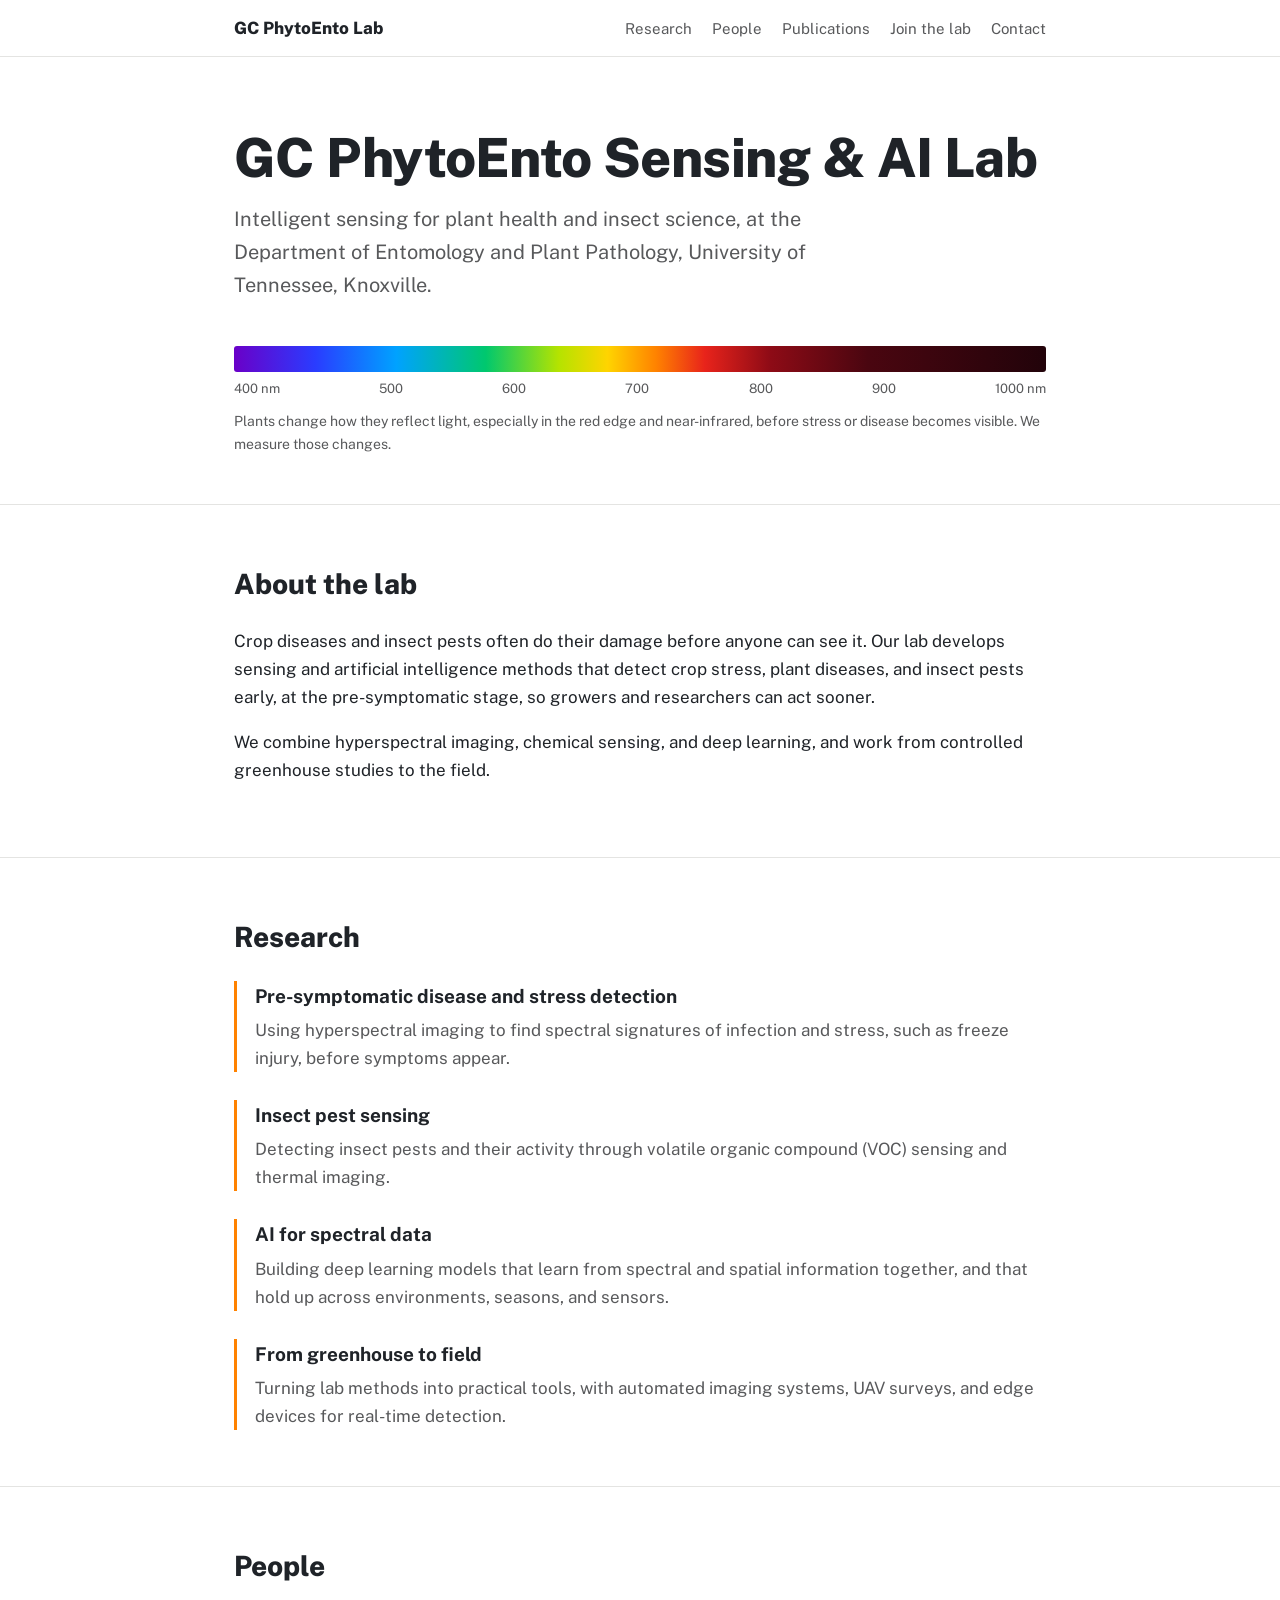
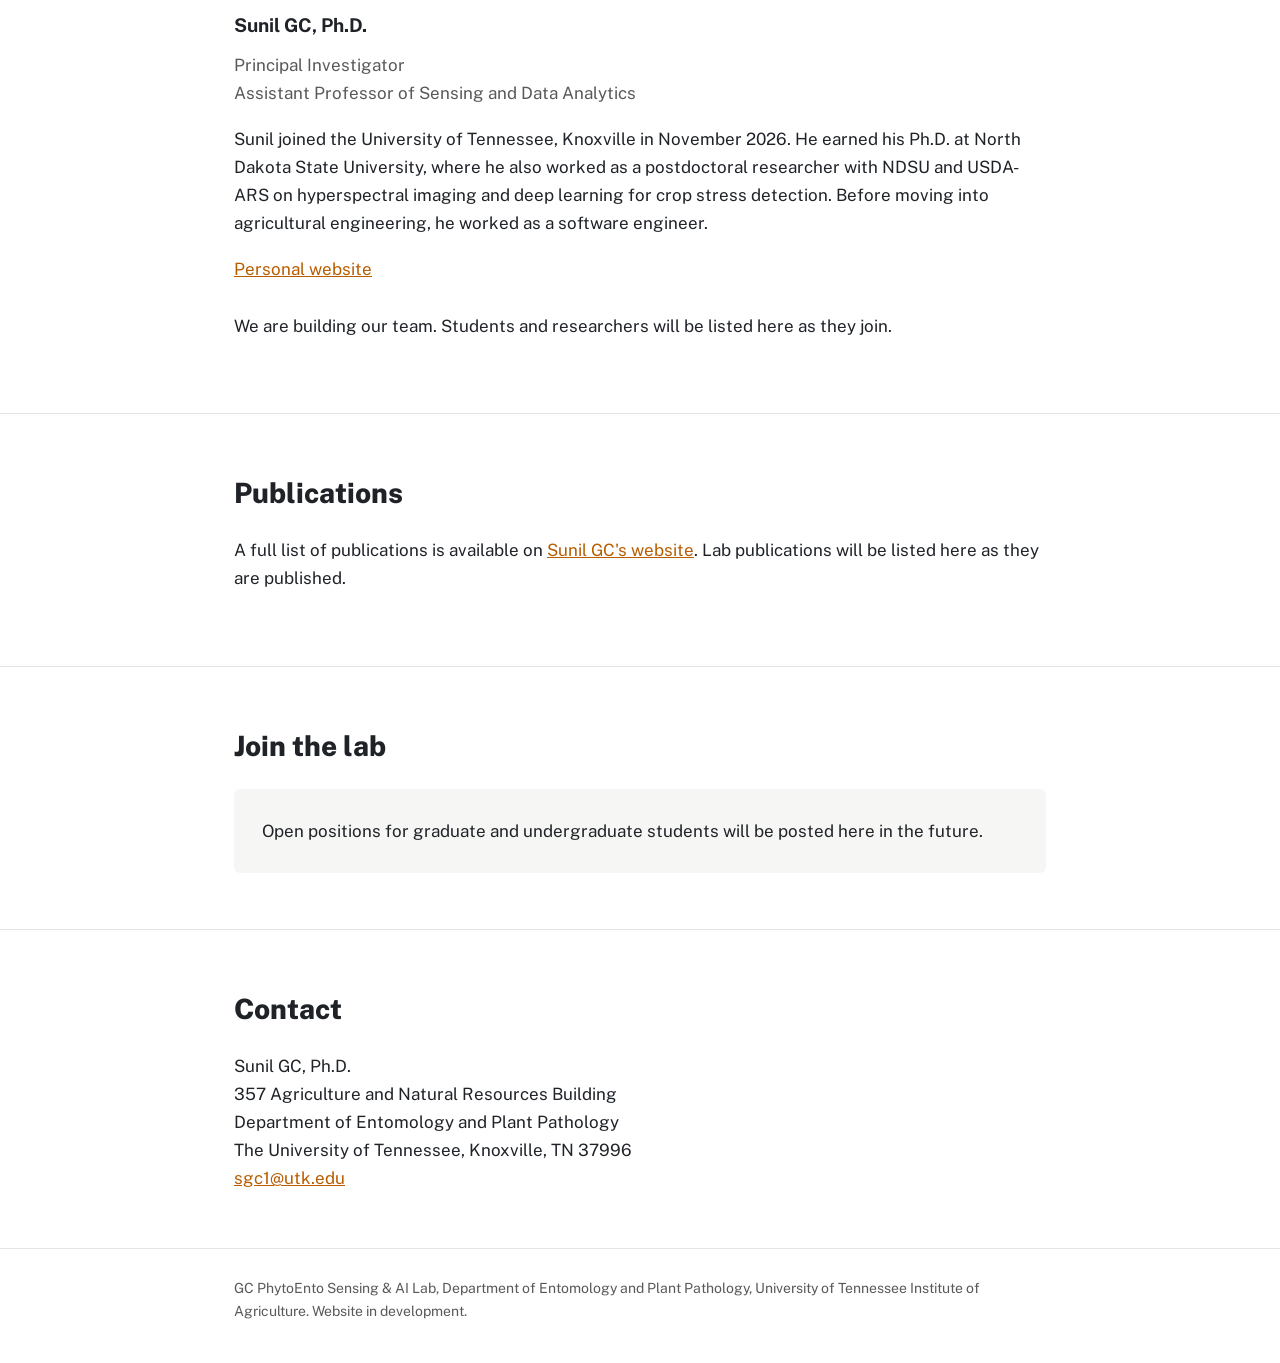
==== index.html @ 3309e94a "Add files via upload first file" ====
<!DOCTYPE html>
<html lang="en">
<head>
<meta charset="utf-8">
<meta name="viewport" content="width=device-width, initial-scale=1">
<title>GC PhytoEnto Sensing &amp; AI Lab | University of Tennessee, Knoxville</title>
<meta name="description" content="The GC PhytoEnto Sensing & AI Lab at the University of Tennessee, Knoxville develops intelligent sensing and AI for early detection of plant diseases, crop stress, and insect pests.">
<link rel="preconnect" href="https://fonts.googleapis.com">
<link rel="preconnect" href="https://fonts.gstatic.com" crossorigin>
<link href="https://fonts.googleapis.com/css2?family=Public+Sans:wght@400;500;700;800&display=swap" rel="stylesheet">
<style>
  :root {
    --bg: #ffffff;
    --text: #1f2328;
    --muted: #58595b;          /* UT Smokey */
    --accent: #ff8200;         /* UT Orange */
    --accent-text: #b85c00;    /* darker orange for readable links */
    --rule: #e4e4e2;
    --soft: #f6f6f4;
    color-scheme: light;
  }
  @media (prefers-color-scheme: dark) {
    :root {
      --bg: #17181a;
      --text: #ececea;
      --muted: #a9aaad;
      --accent: #ff8200;
      --accent-text: #ffa04d;
      --rule: #2e3033;
      --soft: #202225;
      color-scheme: dark;
    }
  }
  * { box-sizing: border-box; }
  html { scroll-behavior: smooth; }
  @media (prefers-reduced-motion: reduce) { html { scroll-behavior: auto; } }
  body {
    margin: 0;
    background: var(--bg);
    color: var(--text);
    font-family: "Public Sans", "Helvetica Neue", Arial, sans-serif;
    font-size: 17px;
    line-height: 1.65;
  }
  a { color: var(--accent-text); }
  a:focus-visible, .nav a:focus-visible { outline: 3px solid var(--accent); outline-offset: 3px; }
  .wrap { max-width: 860px; margin: 0 auto; padding: 0 24px; }

  /* Navigation */
  .nav { border-bottom: 1px solid var(--rule); position: sticky; top: 0; background: var(--bg); z-index: 10; }
  .nav .wrap { display: flex; flex-wrap: wrap; align-items: center; justify-content: space-between; gap: 8px 24px; padding-top: 14px; padding-bottom: 14px; }
  .brand { font-weight: 800; color: var(--text); text-decoration: none; }
  .nav ul { list-style: none; display: flex; flex-wrap: wrap; gap: 4px 20px; margin: 0; padding: 0; }
  .nav ul a { color: var(--muted); text-decoration: none; font-size: 15px; }
  .nav ul a:hover { color: var(--text); }

  /* Hero */
  .hero { padding: 72px 0 40px; }
  .hero h1 { font-size: clamp(34px, 6vw, 54px); line-height: 1.08; font-weight: 800; margin: 0 0 16px; letter-spacing: -0.01em; }
  .hero p.lead { font-size: 20px; color: var(--muted); max-width: 640px; margin: 0; }

  /* The one bold element: a hyperspectral wavelength strip */
  .spectrum { margin: 44px 0 8px; }
  .band {
    height: 26px; border-radius: 3px;
    background: linear-gradient(90deg,
      #6a00c8 0%, #2a3cff 10%, #00a2ff 20%, #00c86e 31%, #b5e300 40%,
      #ffd400 46%, #ff8200 52%, #e8231b 58%, #8e0b16 66%, #4a0610 78%, #22030a 100%);
  }
  .ticks { display: flex; justify-content: space-between; font-size: 13px; color: var(--muted); margin-top: 6px; }
  .spectrum figcaption { font-size: 14px; color: var(--muted); margin-top: 10px; }

  /* Sections */
  section { padding: 56px 0; border-top: 1px solid var(--rule); }
  h2 { font-size: 28px; font-weight: 800; margin: 0 0 20px; }
  h3 { font-size: 19px; font-weight: 700; margin: 0 0 4px; }

  .areas { display: grid; gap: 28px; margin: 0; padding: 0; list-style: none; }
  .areas li { border-left: 3px solid var(--accent); padding-left: 18px; }
  .areas p { margin: 0; color: var(--muted); }

  .pi { display: grid; grid-template-columns: 1fr; gap: 6px; }
  .pi .role { color: var(--muted); margin: 0 0 12px; }
  .pi p { margin: 0 0 12px; }

  .join { background: var(--soft); padding: 28px; border-radius: 6px; }
  .join p { margin: 0 0 12px; }
  .join p:last-child { margin-bottom: 0; }

  address { font-style: normal; }
  footer { border-top: 1px solid var(--rule); padding: 28px 0 40px; font-size: 14px; color: var(--muted); }

  @media (max-width: 560px) {
    body { font-size: 16px; }
    .hero { padding-top: 48px; }
    .hero p.lead { font-size: 18px; }
    .ticks span:nth-child(even) { visibility: hidden; }
  }
</style>
</head>
<body>

<nav class="nav" aria-label="Main">
  <div class="wrap">
    <a class="brand" href="#top">GC PhytoEnto Lab</a>
    <ul>
      <li><a href="#research">Research</a></li>
      <li><a href="#people">People</a></li>
      <li><a href="#publications">Publications</a></li>
      <li><a href="#join">Join the lab</a></li>
      <li><a href="#contact">Contact</a></li>
    </ul>
  </div>
</nav>

<main id="top">
  <header class="hero">
    <div class="wrap">
      <h1>GC PhytoEnto Sensing &amp; AI Lab</h1>
      <p class="lead">Intelligent sensing for plant health and insect science, at the Department of Entomology and Plant Pathology, University of Tennessee, Knoxville.</p>

      <figure class="spectrum" aria-label="Wavelength range from 400 to 1000 nanometers, from visible light into the near-infrared">
        <div class="band"></div>
        <div class="ticks" aria-hidden="true">
          <span>400 nm</span><span>500</span><span>600</span><span>700</span><span>800</span><span>900</span><span>1000 nm</span>
        </div>
        <figcaption>Plants change how they reflect light, especially in the red edge and near-infrared, before stress or disease becomes visible. We measure those changes.</figcaption>
      </figure>
    </div>
  </header>

  <section id="about">
    <div class="wrap">
      <h2>About the lab</h2>
      <p>Crop diseases and insect pests often do their damage before anyone can see it. Our lab develops sensing and artificial intelligence methods that detect crop stress, plant diseases, and insect pests early, at the pre-symptomatic stage, so growers and researchers can act sooner.</p>
      <p>We combine hyperspectral imaging, chemical sensing, and deep learning, and work from controlled greenhouse studies to the field.</p>
    </div>
  </section>

  <section id="research">
    <div class="wrap">
      <h2>Research</h2>
      <ul class="areas">
        <li>
          <h3>Pre-symptomatic disease and stress detection</h3>
          <p>Using hyperspectral imaging to find spectral signatures of infection and stress, such as freeze injury, before symptoms appear.</p>
        </li>
        <li>
          <h3>Insect pest sensing</h3>
          <p>Detecting insect pests and their activity through volatile organic compound (VOC) sensing and thermal imaging.</p>
        </li>
        <li>
          <h3>AI for spectral data</h3>
          <p>Building deep learning models that learn from spectral and spatial information together, and that hold up across environments, seasons, and sensors.</p>
        </li>
        <li>
          <h3>From greenhouse to field</h3>
          <p>Turning lab methods into practical tools, with automated imaging systems, UAV surveys, and edge devices for real-time detection.</p>
        </li>
      </ul>
    </div>
  </section>

  <section id="people">
    <div class="wrap">
      <h2>People</h2>
      <div class="pi">
        <h3>Sunil GC, Ph.D.</h3>
        <p class="role">Principal Investigator<br>Assistant Professor of Sensing and Data Analytics</p>
        <p>Sunil joined the University of Tennessee, Knoxville in November 2026. He earned his Ph.D. at North Dakota State University, where he also worked as a postdoctoral researcher with NDSU and USDA-ARS on hyperspectral imaging and deep learning for crop stress detection. Before moving into agricultural engineering, he worked as a software engineer.</p>
        <p><a href="https://sunilgc7.github.io/">Personal website</a></p>
      </div>
      <p>We are building our team. Students and researchers will be listed here as they join.</p>
    </div>
  </section>

  <section id="publications">
    <div class="wrap">
      <h2>Publications</h2>
      <p>A full list of publications is available on <a href="https://sunilgc7.github.io/">Sunil GC's website</a>. Lab publications will be listed here as they are published.</p>
    </div>
  </section>

  <section id="join">
    <div class="wrap">
      <h2>Join the lab</h2>
      <div class="join">
        <p>Open positions for graduate and undergraduate students will be posted here in the future.</p>
      </div>
    </div>
  </section>

  <section id="contact">
    <div class="wrap">
      <h2>Contact</h2>
      <address>
        Sunil GC, Ph.D.<br>
        357 Agriculture and Natural Resources Building<br>
        Department of Entomology and Plant Pathology<br>
        The University of Tennessee, Knoxville, TN 37996<br>
        <a href="mailto:sgc1@utk.edu">sgc1@utk.edu</a>
      </address>
    </div>
  </section>
</main>

<footer>
  <div class="wrap">
    GC PhytoEnto Sensing &amp; AI Lab, Department of Entomology and Plant Pathology, University of Tennessee Institute of Agriculture. Website in development.
  </div>
</footer>

</body>
</html>
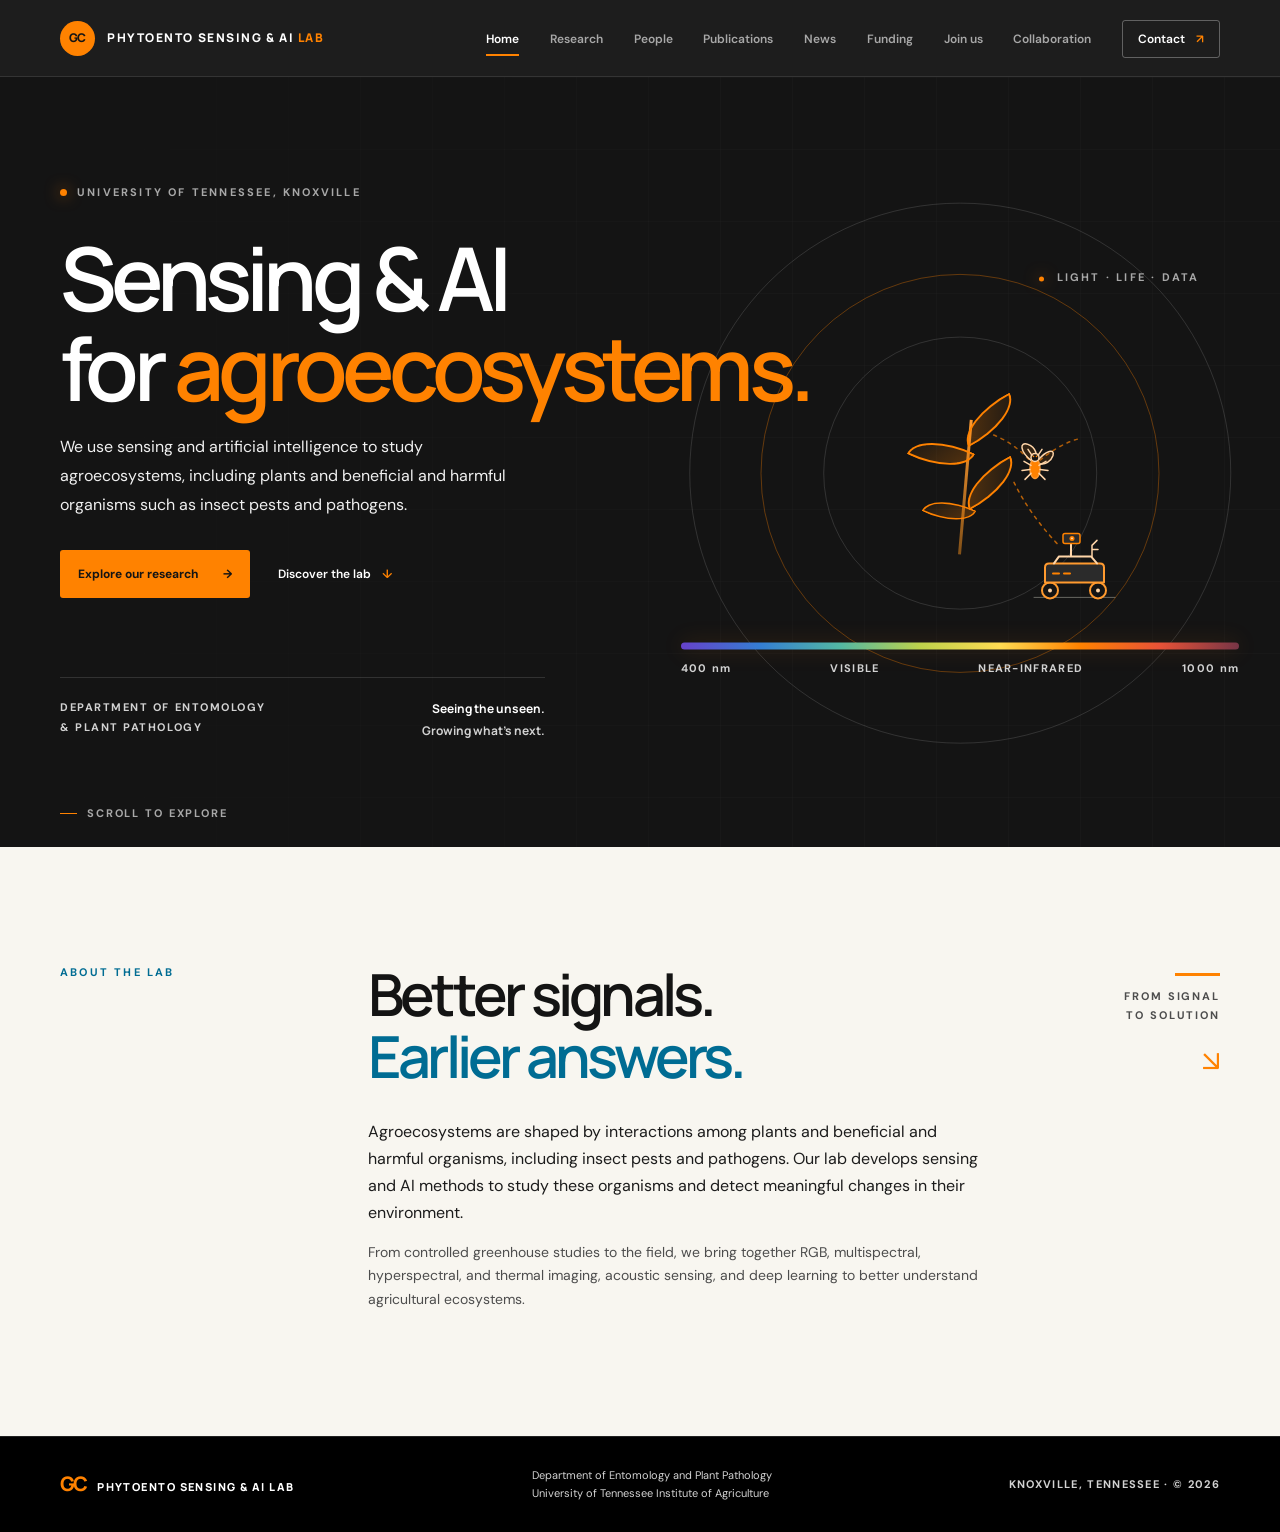
==== commit 6c4fd59d: "lab website" ====
--- a/index.html
+++ b/index.html
@@ -1,214 +1,111 @@
 <!DOCTYPE html>
 <html lang="en">
 <head>
-<meta charset="utf-8">
-<meta name="viewport" content="width=device-width, initial-scale=1">
-<title>GC PhytoEnto Sensing &amp; AI Lab | University of Tennessee, Knoxville</title>
-<meta name="description" content="The GC PhytoEnto Sensing & AI Lab at the University of Tennessee, Knoxville develops intelligent sensing and AI for early detection of plant diseases, crop stress, and insect pests.">
-<link rel="preconnect" href="https://fonts.googleapis.com">
-<link rel="preconnect" href="https://fonts.gstatic.com" crossorigin>
-<link href="https://fonts.googleapis.com/css2?family=Public+Sans:wght@400;500;700;800&display=swap" rel="stylesheet">
-<style>
-  :root {
-    --bg: #ffffff;
-    --text: #1f2328;
-    --muted: #58595b;          /* UT Smokey */
-    --accent: #ff8200;         /* UT Orange */
-    --accent-text: #b85c00;    /* darker orange for readable links */
-    --rule: #e4e4e2;
-    --soft: #f6f6f4;
-    color-scheme: light;
-  }
-  @media (prefers-color-scheme: dark) {
-    :root {
-      --bg: #17181a;
-      --text: #ececea;
-      --muted: #a9aaad;
-      --accent: #ff8200;
-      --accent-text: #ffa04d;
-      --rule: #2e3033;
-      --soft: #202225;
-      color-scheme: dark;
-    }
-  }
-  * { box-sizing: border-box; }
-  html { scroll-behavior: smooth; }
-  @media (prefers-reduced-motion: reduce) { html { scroll-behavior: auto; } }
-  body {
-    margin: 0;
-    background: var(--bg);
-    color: var(--text);
-    font-family: "Public Sans", "Helvetica Neue", Arial, sans-serif;
-    font-size: 17px;
-    line-height: 1.65;
-  }
-  a { color: var(--accent-text); }
-  a:focus-visible, .nav a:focus-visible { outline: 3px solid var(--accent); outline-offset: 3px; }
-  .wrap { max-width: 860px; margin: 0 auto; padding: 0 24px; }
-
-  /* Navigation */
-  .nav { border-bottom: 1px solid var(--rule); position: sticky; top: 0; background: var(--bg); z-index: 10; }
-  .nav .wrap { display: flex; flex-wrap: wrap; align-items: center; justify-content: space-between; gap: 8px 24px; padding-top: 14px; padding-bottom: 14px; }
-  .brand { font-weight: 800; color: var(--text); text-decoration: none; }
-  .nav ul { list-style: none; display: flex; flex-wrap: wrap; gap: 4px 20px; margin: 0; padding: 0; }
-  .nav ul a { color: var(--muted); text-decoration: none; font-size: 15px; }
-  .nav ul a:hover { color: var(--text); }
-
-  /* Hero */
-  .hero { padding: 72px 0 40px; }
-  .hero h1 { font-size: clamp(34px, 6vw, 54px); line-height: 1.08; font-weight: 800; margin: 0 0 16px; letter-spacing: -0.01em; }
-  .hero p.lead { font-size: 20px; color: var(--muted); max-width: 640px; margin: 0; }
-
-  /* The one bold element: a hyperspectral wavelength strip */
-  .spectrum { margin: 44px 0 8px; }
-  .band {
-    height: 26px; border-radius: 3px;
-    background: linear-gradient(90deg,
-      #6a00c8 0%, #2a3cff 10%, #00a2ff 20%, #00c86e 31%, #b5e300 40%,
-      #ffd400 46%, #ff8200 52%, #e8231b 58%, #8e0b16 66%, #4a0610 78%, #22030a 100%);
-  }
-  .ticks { display: flex; justify-content: space-between; font-size: 13px; color: var(--muted); margin-top: 6px; }
-  .spectrum figcaption { font-size: 14px; color: var(--muted); margin-top: 10px; }
-
-  /* Sections */
-  section { padding: 56px 0; border-top: 1px solid var(--rule); }
-  h2 { font-size: 28px; font-weight: 800; margin: 0 0 20px; }
-  h3 { font-size: 19px; font-weight: 700; margin: 0 0 4px; }
-
-  .areas { display: grid; gap: 28px; margin: 0; padding: 0; list-style: none; }
-  .areas li { border-left: 3px solid var(--accent); padding-left: 18px; }
-  .areas p { margin: 0; color: var(--muted); }
-
-  .pi { display: grid; grid-template-columns: 1fr; gap: 6px; }
-  .pi .role { color: var(--muted); margin: 0 0 12px; }
-  .pi p { margin: 0 0 12px; }
-
-  .join { background: var(--soft); padding: 28px; border-radius: 6px; }
-  .join p { margin: 0 0 12px; }
-  .join p:last-child { margin-bottom: 0; }
-
-  address { font-style: normal; }
-  footer { border-top: 1px solid var(--rule); padding: 28px 0 40px; font-size: 14px; color: var(--muted); }
-
-  @media (max-width: 560px) {
-    body { font-size: 16px; }
-    .hero { padding-top: 48px; }
-    .hero p.lead { font-size: 18px; }
-    .ticks span:nth-child(even) { visibility: hidden; }
-  }
-</style>
+  <meta charset="utf-8">
+  <meta name="viewport" content="width=device-width, initial-scale=1">
+  <meta name="theme-color" content="#141414">
+  <title>GC PhytoEnto Sensing &amp; AI Lab | University of Tennessee, Knoxville</title>
+  <meta name="description" content="The GC PhytoEnto Sensing & AI Lab at the University of Tennessee, Knoxville develops sensing and AI to study agroecosystems, plants, and beneficial and harmful organisms, including pests and pathogens.">
+  <link rel="preconnect" href="https://fonts.googleapis.com">
+  <link rel="preconnect" href="https://fonts.gstatic.com" crossorigin>
+  <link href="https://fonts.googleapis.com/css2?family=DM+Sans:wght@400;500;600;700&family=Manrope:wght@400;500;600;700;800&display=swap" rel="stylesheet">
+  <link rel="icon" href="favicon.svg" type="image/svg+xml">
+  <link rel="stylesheet" href="styles.css">
+  <script src="script.js" defer></script>
 </head>
-<body>
-
-<nav class="nav" aria-label="Main">
-  <div class="wrap">
-    <a class="brand" href="#top">GC PhytoEnto Lab</a>
-    <ul>
-      <li><a href="#research">Research</a></li>
-      <li><a href="#people">People</a></li>
-      <li><a href="#publications">Publications</a></li>
-      <li><a href="#join">Join the lab</a></li>
-      <li><a href="#contact">Contact</a></li>
-    </ul>
-  </div>
-</nav>
-
-<main id="top">
-  <header class="hero">
-    <div class="wrap">
-      <h1>GC PhytoEnto Sensing &amp; AI Lab</h1>
-      <p class="lead">Intelligent sensing for plant health and insect science, at the Department of Entomology and Plant Pathology, University of Tennessee, Knoxville.</p>
-
-      <figure class="spectrum" aria-label="Wavelength range from 400 to 1000 nanometers, from visible light into the near-infrared">
-        <div class="band"></div>
-        <div class="ticks" aria-hidden="true">
-          <span>400 nm</span><span>500</span><span>600</span><span>700</span><span>800</span><span>900</span><span>1000 nm</span>
-        </div>
-        <figcaption>Plants change how they reflect light, especially in the red edge and near-infrared, before stress or disease becomes visible. We measure those changes.</figcaption>
-      </figure>
-    </div>
+<body data-page="home">
+  <a class="skip-link" href="#main">Skip to content</a>
+  <header class="site-header">
+    <nav class="nav container" aria-label="Main navigation">
+      <a class="brand" href="index.html" aria-label="GC PhytoEnto Sensing &amp; AI Lab home">
+        <span class="brand-mark" aria-hidden="true">GC</span>
+        <span class="brand-name">PHYTOENTO SENSING &amp; AI <span>LAB</span></span>
+      </a>
+      <button class="menu-toggle" type="button" aria-expanded="false" aria-controls="primary-menu">
+        <span class="sr-only">Toggle navigation</span><span></span><span></span>
+      </button>
+      <ul class="nav-links" id="primary-menu">
+        <li><a class="nav-link" data-page-link="home" href="index.html">Home</a></li>
+        <li><a class="nav-link" data-page-link="research" href="research.html">Research</a></li>
+        <li><a class="nav-link" data-page-link="people" href="people.html">People</a></li>
+        <li><a class="nav-link" data-page-link="publications" href="publications.html">Publications</a></li>
+        <li><a class="nav-link" data-page-link="news" href="news.html">News</a></li>
+        <li><a class="nav-link" data-page-link="funding" href="funding.html">Funding</a></li>
+        <li><a class="nav-link" data-page-link="join" href="join.html">Join us</a></li>
+        <li><a class="nav-link" data-page-link="collaboration" href="collaboration.html">Collaboration</a></li>
+        <li><a class="nav-contact" data-page-link="contact" href="contact.html">Contact <span aria-hidden="true">↗</span></a></li>
+      </ul>
+    </nav>
   </header>
 
-  <section id="about">
-    <div class="wrap">
-      <h2>About the lab</h2>
-      <p>Crop diseases and insect pests often do their damage before anyone can see it. Our lab develops sensing and artificial intelligence methods that detect crop stress, plant diseases, and insect pests early, at the pre-symptomatic stage, so growers and researchers can act sooner.</p>
-      <p>We combine hyperspectral imaging, chemical sensing, and deep learning, and work from controlled greenhouse studies to the field.</p>
+  <main id="main">
+    <section class="hero" aria-labelledby="hero-title">
+      <div class="hero-grid" aria-hidden="true"></div>
+      <div class="container hero-content">
+        <p class="eyebrow"><span class="eyebrow-dot"></span> UNIVERSITY OF TENNESSEE, KNOXVILLE</p>
+        <h1 id="hero-title">Sensing &amp; AI<br>for <span>agroecosystems.</span></h1>
+        <p class="hero-intro">We use sensing and artificial intelligence to study agroecosystems, including plants and beneficial and harmful organisms such as insect pests and pathogens.</p>
+        <div class="hero-actions">
+          <a class="button button-orange" href="research.html">Explore our research <span aria-hidden="true">→</span></a>
+          <a class="text-link" href="#about">Discover the lab <span aria-hidden="true">↓</span></a>
+        </div>
+        <div class="hero-bottom">
+          <p>DEPARTMENT OF ENTOMOLOGY<br>&amp; PLANT PATHOLOGY</p>
+          <p class="hero-note">Seeing the unseen.<br><span>Growing what’s next.</span></p>
+        </div>
+      </div>
+      <div class="hero-art" role="img" aria-label="Illustration of a plant, an insect, and a small field-sensing robot with spectral bands from visible light to near-infrared">
+        <div class="orbit orbit-one"></div><div class="orbit orbit-two"></div><div class="orbit orbit-three"></div>
+        <div class="plant-symbol"><span></span><span></span><span></span><span></span></div>
+        <svg class="hero-illustration" viewBox="0 0 570 570" aria-hidden="true">
+          <g class="insect-art" stroke-linecap="round" stroke-linejoin="round">
+            <path d="M359 277 Q341 255 317 246 M359 277 Q382 256 405 250" fill="none" stroke="#ff8200" stroke-dasharray="3 5" stroke-width="1.5" opacity=".65"/>
+            <path d="M356 272 C345 263 344 253 353 256 C361 259 363 267 360 273 M363 272 C371 262 380 260 378 267 C376 273 370 277 364 275" fill="#ff8200" fill-opacity=".12" stroke="#ffd5a8" stroke-width="1.5"/>
+            <ellipse cx="360" cy="280" rx="5" ry="10" fill="#ff8200" stroke="#ff9a2f" stroke-width="1.5"/>
+            <circle cx="360" cy="269" r="4" fill="#141414" stroke="#ffd5a8" stroke-width="1.5"/>
+            <path d="M357 267 353 261 M363 267 367 261 M356 277 349 273 M355 281 347 282 M356 285 350 291 M364 277 371 273 M365 281 373 282 M364 285 370 291" fill="none" stroke="#ffd5a8" stroke-width="1.5"/>
+            <circle cx="358.5" cy="268" r=".8" fill="#ff8200"/><circle cx="361.5" cy="268" r=".8" fill="#ff8200"/>
+          </g>
+          <g class="robot-art" transform="translate(-18 0)" stroke-linecap="round" stroke-linejoin="round">
+            <path d="M400 355 Q372 325 357 294" fill="none" stroke="#ff8200" stroke-dasharray="3 5" stroke-width="1.5" opacity=".7"/>
+            <path d="M377 409 H458" fill="none" stroke="#aaa9a1" stroke-width="1" opacity=".55"/>
+            <circle cx="393" cy="402" r="8" fill="#141414" stroke="#ff9a2f" stroke-width="2"/>
+            <circle cx="441" cy="402" r="8" fill="#141414" stroke="#ff9a2f" stroke-width="2"/>
+            <circle cx="393" cy="402" r="2" fill="#ffd5a8"/><circle cx="441" cy="402" r="2" fill="#ffd5a8"/>
+            <path d="M388 379 Q388 375 392 375 H443 Q447 375 447 379 V394 H388 Z" fill="#2b2b2b" stroke="#ff9a2f" stroke-width="2"/>
+            <path d="M397 375 402 368 H434 L440 375 M414 368 V350" fill="none" stroke="#ffd5a8" stroke-width="2"/>
+            <rect x="406" y="345" width="17" height="10" rx="2" fill="#2b2b2b" stroke="#ff8200" stroke-width="1.5"/>
+            <circle cx="415" cy="350" r="2.5" fill="#ff8200"/><circle cx="415" cy="350" r=".8" fill="#fff0dd"/>
+            <path d="M435 368 V357 L440 352 M435 361 H441" fill="none" stroke="#ffd5a8" stroke-width="1.5"/>
+            <path d="M396 385 H402 M407 385 H413" stroke="#ff8200" stroke-width="2"/>
+          </g>
+        </svg>
+        <div class="art-label"><span class="signal-dot"></span> LIGHT · LIFE · DATA</div>
+        <div class="art-spectrum"></div>
+        <div class="art-wavelength"><span>400 nm</span><span>VISIBLE</span><span>NEAR-INFRARED</span><span>1000 nm</span></div>
+      </div>
+      <a href="#about" class="scroll-cue" aria-label="Scroll to about the lab"><span></span> SCROLL TO EXPLORE</a>
+    </section>
+
+    <section class="intro section-light" id="about">
+      <div class="container intro-layout">
+        <p class="section-index">ABOUT THE LAB</p>
+        <div>
+          <h2>Better signals.<br><span>Earlier answers.</span></h2>
+          <p class="intro-copy">Agroecosystems are shaped by interactions among plants and beneficial and harmful organisms, including insect pests and pathogens. Our lab develops sensing and AI methods to study these organisms and detect meaningful changes in their environment.</p>
+          <p class="intro-copy intro-copy-secondary">From controlled greenhouse studies to the field, we bring together RGB, multispectral, hyperspectral, and thermal imaging, acoustic sensing, and deep learning to better understand agricultural ecosystems.</p>
+        </div>
+        <div class="intro-side"><span class="side-rule"></span><p>FROM SIGNAL<br>TO SOLUTION</p><span class="side-arrow" aria-hidden="true">↘</span></div>
+      </div>
+    </section>
+  </main>
+
+  <footer class="footer">
+    <div class="container footer-inner">
+      <a class="footer-brand" href="index.html">GC <span>PHYTOENTO SENSING &amp; AI LAB</span></a>
+      <p>Department of Entomology and Plant Pathology<br>University of Tennessee Institute of Agriculture</p>
+      <span class="footer-note">KNOXVILLE, TENNESSEE · © <span id="year">2026</span></span>
     </div>
-  </section>
-
-  <section id="research">
-    <div class="wrap">
-      <h2>Research</h2>
-      <ul class="areas">
-        <li>
-          <h3>Pre-symptomatic disease and stress detection</h3>
-          <p>Using hyperspectral imaging to find spectral signatures of infection and stress, such as freeze injury, before symptoms appear.</p>
-        </li>
-        <li>
-          <h3>Insect pest sensing</h3>
-          <p>Detecting insect pests and their activity through volatile organic compound (VOC) sensing and thermal imaging.</p>
-        </li>
-        <li>
-          <h3>AI for spectral data</h3>
-          <p>Building deep learning models that learn from spectral and spatial information together, and that hold up across environments, seasons, and sensors.</p>
-        </li>
-        <li>
-          <h3>From greenhouse to field</h3>
-          <p>Turning lab methods into practical tools, with automated imaging systems, UAV surveys, and edge devices for real-time detection.</p>
-        </li>
-      </ul>
-    </div>
-  </section>
-
-  <section id="people">
-    <div class="wrap">
-      <h2>People</h2>
-      <div class="pi">
-        <h3>Sunil GC, Ph.D.</h3>
-        <p class="role">Principal Investigator<br>Assistant Professor of Sensing and Data Analytics</p>
-        <p>Sunil joined the University of Tennessee, Knoxville in November 2026. He earned his Ph.D. at North Dakota State University, where he also worked as a postdoctoral researcher with NDSU and USDA-ARS on hyperspectral imaging and deep learning for crop stress detection. Before moving into agricultural engineering, he worked as a software engineer.</p>
-        <p><a href="https://sunilgc7.github.io/">Personal website</a></p>
-      </div>
-      <p>We are building our team. Students and researchers will be listed here as they join.</p>
-    </div>
-  </section>
-
-  <section id="publications">
-    <div class="wrap">
-      <h2>Publications</h2>
-      <p>A full list of publications is available on <a href="https://sunilgc7.github.io/">Sunil GC's website</a>. Lab publications will be listed here as they are published.</p>
-    </div>
-  </section>
-
-  <section id="join">
-    <div class="wrap">
-      <h2>Join the lab</h2>
-      <div class="join">
-        <p>Open positions for graduate and undergraduate students will be posted here in the future.</p>
-      </div>
-    </div>
-  </section>
-
-  <section id="contact">
-    <div class="wrap">
-      <h2>Contact</h2>
-      <address>
-        Sunil GC, Ph.D.<br>
-        357 Agriculture and Natural Resources Building<br>
-        Department of Entomology and Plant Pathology<br>
-        The University of Tennessee, Knoxville, TN 37996<br>
-        <a href="mailto:sgc1@utk.edu">sgc1@utk.edu</a>
-      </address>
-    </div>
-  </section>
-</main>
-
-<footer>
-  <div class="wrap">
-    GC PhytoEnto Sensing &amp; AI Lab, Department of Entomology and Plant Pathology, University of Tennessee Institute of Agriculture. Website in development.
-  </div>
-</footer>
-
+  </footer>
 </body>
 </html>
--- a/styles.css
+++ b/styles.css
@@ -0,0 +1,368 @@
+:root {
+  color-scheme: light;
+  /* UTK primary */
+  --orange: #ff8200;          /* Tennessee Orange */
+  --orange-bright: #ff9a2f;
+  --orange-pale: #ffd5a8;
+  --orange-cream: #fff0dd;
+  --orange-deep: #a94e00;     /* orange for text on light backgrounds (AA) */
+  --black: #141414;            /* black: header, hero */
+  --black-deep: #0c0c0c;       /* dark sections */
+  --black-night: #000000;      /* footer, pressed states */
+  --ink: var(--black);
+  --ink-soft: #2b2b2b;
+  /* UTK secondary */
+  --limestone: #f0ede3;
+  --summitt: #b9e1e2;         /* UTK Summitt light blue */
+  --sky: #e4f1f2;             /* light blue tint for cards */
+  --globe: #006c93;           /* UTK Globe blue: labels on light */
+  --legacy: #579584;
+  --paper: #f8f6f0;
+  --white: #fff;
+  /* text on light */
+  --text: #1c1c1c;
+  --text-muted: #4d4d4d;
+  --text-faint: #5e5e5e;
+  --rule-light: #e3e0d6;
+  /* text on dark */
+  --on-dark: #f0f0f0;
+  --on-dark-muted: #d2d2d2;
+  --on-dark-faint: #a8a8a8;
+  --muted: var(--on-dark-faint);
+  --body: var(--text);
+  --line: rgba(255, 255, 255, .13);
+  --font-display: "Manrope", "Helvetica Neue", Arial, sans-serif;
+  --font-body: "DM Sans", "Helvetica Neue", Arial, sans-serif;
+}
+
+* { box-sizing: border-box; }
+html { scroll-behavior: smooth; scroll-padding-top: 82px; }
+body { margin: 0; color: var(--ink); background: var(--paper); font-family: var(--font-body); font-size: 16px; line-height: 1.7; -webkit-font-smoothing: antialiased; }
+a { color: inherit; }
+button, a { -webkit-tap-highlight-color: transparent; }
+a:focus-visible, button:focus-visible { outline: 3px solid var(--orange); outline-offset: 4px; }
+.container { width: min(1160px, calc(100% - 64px)); margin-inline: auto; }
+.sr-only { position: absolute; width: 1px; height: 1px; padding: 0; margin: -1px; overflow: hidden; clip: rect(0, 0, 0, 0); white-space: nowrap; border: 0; }
+.skip-link { position: fixed; top: 10px; left: 10px; z-index: 100; padding: 10px 14px; transform: translateY(-160%); color: var(--ink); background: var(--white); }
+.skip-link:focus { transform: translateY(0); }
+
+.site-header { position: sticky; top: 0; z-index: 20; color: var(--white); background: rgba(20, 20, 20, .96); border-bottom: 1px solid rgba(255,255,255,.1); backdrop-filter: blur(14px); }
+.nav { min-height: 76px; display: flex; align-items: center; justify-content: space-between; gap: 30px; }
+.brand { display: flex; align-items: center; gap: 12px; color: var(--white); text-decoration: none; }
+.brand-mark { width: 35px; height: 35px; display: grid; place-items: center; color: var(--ink); background: var(--orange); border-radius: 50%; font-family: var(--font-display); font-size: 12px; font-weight: 800; letter-spacing: -.06em; }
+.brand-name { font-family: var(--font-display); font-size: 12px; font-weight: 800; letter-spacing: .13em; }
+.brand-name span { color: var(--orange); }
+.nav-links { display: flex; align-items: center; gap: clamp(17px, 2.4vw, 34px); list-style: none; margin: 0; padding: 0; }
+.nav-link, .nav-contact { position: relative; color: var(--on-dark-faint); text-decoration: none; font-size: 12px; font-weight: 600; transition: color .2s ease; }
+.nav-link::after { position: absolute; right: 0; bottom: -9px; left: 0; height: 2px; content: ""; background: var(--orange); transform: scaleX(0); transform-origin: left; transition: transform .2s ease; }
+.nav-link:hover, .nav-link.active, .nav-contact:hover, .nav-contact.active { color: var(--white); }
+.nav-link.active::after, .nav-link:hover::after { transform: scaleX(1); }
+.nav-contact { padding: 10px 15px; color: var(--white); border: 1px solid rgba(255,255,255,.3); border-radius: 3px; }
+.nav-contact.active { border-color: var(--orange); }
+.nav-contact span { margin-left: 8px; color: var(--orange); }
+.menu-toggle { display: none; }
+
+.hero { position: relative; min-height: 650px; overflow: hidden; color: var(--white); background: var(--ink); }
+.hero-grid { position: absolute; inset: 0; opacity: .14; background-image: linear-gradient(rgba(255,255,255,.12) 1px, transparent 1px), linear-gradient(90deg, rgba(255,255,255,.12) 1px, transparent 1px); background-size: 72px 72px; mask-image: linear-gradient(90deg, transparent, #000 55%); }
+.hero-content { position: relative; z-index: 2; padding-top: 106px; padding-bottom: 105px; }
+.eyebrow, .section-index { margin: 0; font-size: 11px; font-weight: 700; letter-spacing: .2em; }
+.eyebrow { display: flex; align-items: center; gap: 10px; color: var(--on-dark-faint); }
+.eyebrow-dot, .signal-dot { width: 7px; height: 7px; display: inline-block; border-radius: 50%; background: var(--orange); box-shadow: 0 0 15px rgba(255,130,0,.7); }
+.hero h1, h2 { font-family: var(--font-display); font-weight: 600; letter-spacing: -.065em; }
+.hero h1 { margin: 30px 0 20px; font-size: clamp(48px, 7.3vw, 88px); line-height: 1.03; }
+.hero h1 span, h2 span { color: var(--orange); }
+.hero-intro { max-width: 485px; margin: 0; color: var(--on-dark); font-size: 16px; line-height: 1.8; }
+.hero-actions { display: flex; align-items: center; gap: 28px; margin-top: 31px; }
+.button { min-height: 48px; display: inline-flex; align-items: center; justify-content: center; gap: 25px; padding: 0 18px; border-radius: 3px; text-decoration: none; font-size: 12px; font-weight: 700; transition: transform .2s ease, background .2s ease; }
+.button:hover { transform: translateY(-2px); }
+.button-orange { color: var(--ink); background: var(--orange); }
+.button-orange:hover { background: var(--orange-bright); }
+.text-link { color: var(--white); text-decoration: none; font-size: 12px; font-weight: 600; }
+.text-link span { padding-left: 8px; color: var(--orange); }
+.hero-bottom { display: flex; justify-content: space-between; max-width: 485px; margin-top: 79px; padding-top: 20px; border-top: 1px solid var(--line); }
+.hero-bottom p { margin: 0; color: var(--on-dark-muted); font-size: 11px; font-weight: 700; letter-spacing: .14em; line-height: 1.8; }
+.hero-bottom .hero-note { color: var(--white); font-family: var(--font-display); font-size: 12px; letter-spacing: 0; text-align: right; }
+.hero-note span { color: var(--on-dark-muted); }
+.hero-art { position: absolute; top: 50%; right: max(calc((100vw - 1160px) / 2 - 25px), 0px); width: min(47vw, 570px); aspect-ratio: 1; transform: translateY(-48%); }
+.orbit { position: absolute; top: 50%; left: 50%; border: 1px solid rgba(255,255,255,.13); border-radius: 50%; transform: translate(-50%, -50%); }
+.orbit-one { width: 48%; height: 48%; }
+.orbit-two { width: 70%; height: 70%; border-color: rgba(255,130,0,.34); }
+.orbit-three { width: 95%; height: 95%; }
+.plant-symbol { position: absolute; top: 49%; left: 50%; width: 110px; height: 180px; transform: translate(-50%, -50%); }
+.plant-symbol::before { position: absolute; bottom: 3px; left: 53px; width: 3px; height: 135px; content: ""; background: linear-gradient(var(--orange-bright), #815018); transform: rotate(5deg); transform-origin: bottom; }
+.plant-symbol span { position: absolute; width: 62px; height: 29px; border: 2px solid var(--orange); border-radius: 100% 0 100% 0; background: linear-gradient(120deg, rgba(255,130,0,.3), rgba(255,130,0,.02)); }
+.plant-symbol span:nth-child(1) { top: 28px; left: 53px; transform: rotate(-28deg); }
+.plant-symbol span:nth-child(2) { top: 62px; left: 5px; transform: rotate(205deg); }
+.plant-symbol span:nth-child(3) { top: 91px; left: 54px; transform: rotate(-28deg); }
+.plant-symbol span:nth-child(4) { top: 119px; left: 13px; transform: rotate(205deg) scale(.8); }
+.hero-illustration { position: absolute; inset: 0; width: 100%; height: 100%; overflow: visible; }
+.art-label { position: absolute; top: 14%; right: 8%; color: var(--on-dark-faint); font-size: 11px; font-weight: 700; letter-spacing: .2em; }
+.signal-dot { width: 5px; height: 5px; margin-right: 7px; }
+.art-spectrum { position: absolute; right: 1%; bottom: 19%; left: 1%; height: 7px; border-radius: 10px; background: linear-gradient(90deg, #6642cb, #347ed2, #53b8a3, #bdd24b, #ffdb52, #ff8200, #e75237, #773546); box-shadow: 0 0 22px rgba(255,130,0,.18); }
+.art-wavelength { position: absolute; right: 1%; bottom: 14%; left: 1%; display: flex; justify-content: space-between; color: var(--on-dark-muted); font-size: 11px; font-weight: 700; letter-spacing: .12em; }
+.scroll-cue { position: absolute; bottom: 24px; left: max(calc((100vw - 1160px) / 2), 32px); display: flex; align-items: center; gap: 10px; color: var(--on-dark-faint); text-decoration: none; font-size: 11px; font-weight: 700; letter-spacing: .17em; }
+.scroll-cue span { width: 17px; height: 1px; background: var(--orange); }
+
+section[id] { scroll-margin-top: 75px; }
+.section-light { background: var(--paper); }
+.section-ink { color: var(--white); background: var(--black-deep); }
+.intro { padding: 116px 0 124px; }
+.intro-layout { display: grid; grid-template-columns: 1fr 2.3fr .7fr; gap: 36px; align-items: start; }
+.section-index { color: var(--globe); }
+.section-ink .section-index { color: var(--on-dark-faint); }
+.intro h2, .section-heading h1, .section-heading h2, .people h1, .people h2, .publication-layout h1, .publication-layout h2, .contact h1, .contact h2, .join h1, .join h2, .collaboration h1 { margin: 0; font-family: var(--font-display); font-size: clamp(39px, 5vw, 58px); font-weight: 600; letter-spacing: -.065em; line-height: 1.08; }
+.intro h2 span, .people h1 span, .people h2 span, .join h1 span, .join h2 span { color: var(--globe); }
+.section-heading h1 span, .section-heading h2 span, .publication-layout h1 span, .publication-layout h2 span, .contact h1 span, .contact h2 span, .collaboration-intro h1 span { color: var(--orange); }
+.intro-copy { max-width: 620px; margin: 30px 0 0; color: var(--text); font-size: 16px; }
+.intro-copy-secondary { margin-top: 14px; color: var(--text-muted); font-size: 14px; }
+.intro-side { display: flex; align-items: flex-end; flex-direction: column; padding-top: 10px; }
+.side-rule { width: 45px; height: 3px; background: var(--orange); }
+.intro-side p { color: var(--text-muted); font-size: 11px; font-weight: 700; letter-spacing: .17em; line-height: 1.8; text-align: right; }
+.side-arrow { color: var(--orange); font-size: 29px; }
+
+.research { padding: 104px 0 100px; }
+.section-heading { display: flex; align-items: end; justify-content: space-between; gap: 28px; margin-bottom: 45px; }
+.section-heading .section-index { margin-bottom: 18px; }
+.section-heading h2 span { color: var(--orange); }
+.section-aside { max-width: 270px; margin: 0 0 6px; color: var(--on-dark-faint); font-size: 13px; }
+.research-grid { display: grid; grid-template-columns: repeat(4, 1fr); border-top: 1px solid var(--line); border-bottom: 1px solid var(--line); }
+.research-card { position: relative; min-height: 300px; padding: 25px 20px 24px 0; }
+.research-card + .research-card { padding-left: 22px; border-left: 1px solid var(--line); }
+.card-number { color: var(--on-dark-faint); font-size: 11px; letter-spacing: .16em; }
+.card-icon { width: 39px; height: 39px; display: grid; place-items: center; margin: 35px 0 22px; color: var(--orange); border: 1px solid rgba(255,130,0,.46); border-radius: 50%; font-size: 24px; }
+.icon-waves, .icon-ai, .icon-field { font-size: 21px; }
+.research-card h2, .research-card h3 { margin: 0 0 12px; font-family: var(--font-display); font-size: 16px; font-weight: 700; letter-spacing: -.03em; }
+.research-card p { margin: 0; color: var(--on-dark-muted); font-size: 12px; line-height: 1.8; }
+.card-tag { display: inline-block; margin-top: 21px; color: var(--orange); font-size: 11px; font-weight: 700; letter-spacing: .13em; }
+.spectrum-note { display: grid; grid-template-columns: 100px 1fr; gap: 28px; align-items: start; max-width: 790px; margin: 36px 0 0 auto; }
+.spectrum-line { height: 2px; margin-top: 12px; background: linear-gradient(90deg, #6642cb, #347ed2, #53b8a3, #bdd24b, #ffdb52, #ff8200, #e75237); }
+.spectrum-note p { margin: 0; color: var(--on-dark-muted); font-size: 12px; }
+.spectrum-note strong { color: var(--white); }
+
+.people { padding: 112px 0; }
+.people-layout { display: grid; grid-template-columns: .8fr 1.45fr .8fr; gap: 36px; align-items: center; }
+.people-heading .section-index { margin-bottom: 22px; }
+.people-heading > p:last-child { max-width: 260px; margin: 24px 0 0; color: var(--text-muted); font-size: 13px; }
+.person-card { display: grid; grid-template-columns: 92px 1fr; gap: 24px; padding: 30px; background: var(--white); border: 1px solid var(--rule-light); box-shadow: 0 12px 40px rgba(0,0,0,.06); }
+.person-monogram { position: relative; width: 85px; height: 85px; display: grid; place-items: center; color: var(--ink); background: var(--sky); font-family: var(--font-display); font-size: 25px; font-weight: 700; letter-spacing: -.1em; }
+.person-role { margin: 1px 0 7px; color: var(--text-faint); font-size: 11px; font-weight: 700; letter-spacing: .17em; }
+.person-details h3 { margin: 0; font-family: var(--font-display); font-size: 22px; letter-spacing: -.05em; }
+.person-title { margin: 2px 0 18px; color: var(--text-muted); font-size: 11px; }
+.person-details > p:not(.person-role):not(.person-title) { margin: 0; color: var(--text-muted); font-size: 11px; line-height: 1.8; }
+.inline-link { display: inline-flex; align-items: center; gap: 10px; margin-top: 17px; color: var(--orange-deep); text-decoration: none; font-size: 11px; font-weight: 700; }
+.inline-link span { color: var(--orange); }
+.team-note { align-self: end; padding-bottom: 2px; }
+.team-plus { color: var(--orange); font-size: 25px; }
+.team-note p { margin: 8px 0 0; color: var(--text-muted); font-size: 12px; }
+.team-note strong { color: var(--ink); }
+
+.section-orange { color: var(--ink); background: var(--orange); }
+.publication-layout { position: relative; display: grid; grid-template-columns: .8fr 2.2fr; gap: 35px; align-items: start; min-height: 390px; padding-top: 88px; padding-bottom: 80px; overflow: hidden; }
+.publication-layout .section-index { color: rgba(0,0,0,.62); }
+.publication-layout h2 { font-size: clamp(42px, 5.3vw, 62px); }
+.publication-layout h2 span { color: var(--orange-cream); }
+.publication-layout > div:nth-child(2) > p { max-width: 450px; margin: 18px 0 23px; color: rgba(0,0,0,.75); font-size: 13px; }
+.button-dark { min-height: 44px; color: var(--white); background: var(--ink); }
+.button-dark:hover { background: var(--black-night); }
+.publication-layout .publication-note { margin: 15px 0 0 !important; color: rgba(0,0,0,.62) !important; font-size: 11px !important; }
+
+.lab-publications { padding: 96px 0 104px; }
+.lab-pubs-layout { display: grid; grid-template-columns: .8fr 2.2fr; gap: 35px; align-items: start; }
+.lab-pubs-layout > .section-index { padding-top: 14px; }
+.lab-publications h2 { margin: 0 0 28px; font-family: var(--font-display); font-size: clamp(34px, 4vw, 46px); font-weight: 600; letter-spacing: -.06em; line-height: 1.1; }
+.lab-publications h2 span { color: var(--orange-deep); }
+.pub-list { margin: 0; padding: 0; list-style: none; border-top: 1px solid var(--rule-light); }
+.pub-item { display: grid; grid-template-columns: 64px 1fr; gap: 20px; padding: 22px 0; border-bottom: 1px solid var(--rule-light); }
+.pub-year { padding-top: 3px; color: var(--orange-deep); font-size: 11px; font-weight: 700; letter-spacing: .1em; }
+.pub-item h3 { margin: 0 0 6px; font-family: var(--font-display); font-size: 17px; font-weight: 700; letter-spacing: -.02em; line-height: 1.35; }
+.pub-item h3 a { text-decoration: none; }
+.pub-item h3 a:hover { color: var(--orange-deep); }
+.pub-authors, .pub-venue { margin: 0; color: var(--text-muted); font-size: 12px; }
+.pub-venue { font-style: italic; }
+.lab-publications h2:has(+ .pubs-intro) { margin-bottom: 10px; }
+.pubs-intro { max-width: 620px; margin: 0 0 26px; color: var(--text-muted); font-size: 13px; }
+.pubs-intro .inline-link { margin: 0 0 0 6px; }
+.collab-publications { padding-block: 64px 72px; background: var(--white); border-top: 1px solid var(--rule-light); }
+.pub-tag { display: inline-block; margin: 0 2px 8px 0; padding: 2px 7px; color: var(--orange-deep); border: 1px solid currentColor; border-radius: 2px; font-size: 11px; font-weight: 700; letter-spacing: .12em; line-height: 1.5; vertical-align: 1px; }
+.pub-tag-collab { color: var(--globe); }
+.pubs-intro .pub-tag { margin-bottom: 0; }
+.pub-archive summary { display: flex; align-items: baseline; flex-wrap: wrap; gap: 6px 18px; cursor: pointer; list-style: none; }
+.pub-archive summary::-webkit-details-marker { display: none; }
+.pub-archive summary h2 { margin: 0; }
+.pub-archive-hint { color: var(--orange-deep); font-size: 11px; font-weight: 700; letter-spacing: .08em; }
+.pub-archive-hint::after { content: " · show list ↓"; }
+.pub-archive[open] .pub-archive-hint::after { content: " · hide list ↑"; }
+.pub-archive[open] summary { margin-bottom: 14px; }
+.pub-archive summary:focus-visible { outline: 3px solid var(--orange); outline-offset: 6px; }
+.pub-empty { padding: 26px 0; border-bottom: 1px solid var(--rule-light); }
+.pub-empty p { margin: 0; max-width: 560px; color: var(--text-muted); font-size: 13px; }
+
+.join { padding: 108px 0; }
+.join-layout { display: grid; grid-template-columns: .8fr 1.4fr .8fr; gap: 35px; align-items: start; }
+.join-layout > .section-index { padding-top: 8px; }
+.join h2 { font-size: clamp(43px, 5vw, 60px); }
+.join-copy > p { max-width: 480px; margin: 21px 0 0; color: var(--text-muted); font-size: 13px; }
+.join-copy .inline-link { margin-top: 20px; }
+.join-card { display: flex; flex-direction: column; margin-top: 8px; padding: 23px; background: var(--sky); border-left: 3px solid var(--summitt); }
+.join-spark { color: var(--orange); font-size: 20px; }
+.join-card p { margin: 21px 0 6px; color: var(--text-faint); font-size: 11px; font-weight: 700; letter-spacing: .16em; }
+.join-card strong { font-family: var(--font-display); font-size: 18px; }
+.join-card > span:last-child { margin-top: 5px; color: var(--text-muted); font-size: 11px; }
+
+.contact { padding: 90px 0 70px; }
+.contact-layout { display: grid; grid-template-columns: 1.2fr 1fr auto; gap: 40px; align-items: end; }
+.contact .section-index { margin-bottom: 18px; }
+.contact h2 { font-size: clamp(43px, 5vw, 59px); }
+.contact h2 span { color: var(--orange); }
+.contact address { display: flex; flex-direction: column; gap: 7px; color: var(--on-dark-muted); font-size: 11px; font-style: normal; }
+.contact address strong { margin-bottom: 5px; color: var(--white); font-family: var(--font-display); font-size: 14px; }
+.contact address a { width: fit-content; margin-top: 9px; color: var(--orange); text-decoration: none; font-weight: 700; }
+.contact address a span { padding-left: 8px; }
+.contact-top { color: var(--on-dark-muted); text-decoration: none; white-space: nowrap; font-size: 11px; font-weight: 700; letter-spacing: .14em; }
+.contact-top span { padding-left: 7px; color: var(--orange); font-size: 14px; }
+.footer { color: var(--on-dark-muted); background: var(--black-night); border-top: 1px solid var(--line); }
+.footer-inner { min-height: 95px; display: flex; align-items: center; justify-content: space-between; gap: 24px; }
+.footer-brand { color: var(--orange); text-decoration: none; font-family: var(--font-display); font-size: 20px; font-weight: 800; letter-spacing: -.08em; }
+.footer-brand span { margin-left: 8px; color: var(--white); font-size: 11px; letter-spacing: .13em; }
+.footer-inner p { margin: 0; font-size: 11px; line-height: 1.7; }
+.footer-note { font-size: 11px; font-weight: 700; letter-spacing: .12em; }
+
+.collaboration { padding: 100px 0 110px; }
+.collaboration-layout { display: grid; grid-template-columns: .7fr 1.2fr 1.1fr; gap: 36px; align-items: start; }
+.collaboration-intro > p { max-width: 420px; margin: 22px 0 25px; color: var(--text-muted); font-size: 13px; }
+.collaboration-areas { border-top: 1px solid var(--rule-light); }
+.collaboration-areas article { display: grid; grid-template-columns: 38px 1fr; gap: 17px; padding: 22px 0; border-bottom: 1px solid var(--rule-light); }
+.collaboration-areas article > span { padding-top: 3px; color: var(--orange-deep); font-size: 11px; font-weight: 700; letter-spacing: .14em; }
+.collaboration-areas h2 { margin: 0 0 6px; font-family: var(--font-display); font-size: 17px; font-weight: 700; letter-spacing: -.03em; }
+.collaboration-areas p { margin: 0; color: var(--text-muted); font-size: 11px; line-height: 1.8; }
+
+.funding-page { min-height: 550px; display: flex; align-items: center; padding: 90px 0; }
+.funding-layout { display: grid; grid-template-columns: 1fr 1fr; gap: 80px; align-items: center; }
+.funding-heading .section-index { margin-bottom: 20px; }
+.funding-heading h1 { margin: 0; font-family: var(--font-display); font-size: clamp(48px, 6vw, 72px); font-weight: 600; letter-spacing: -.065em; line-height: 1.02; }
+.funding-heading h1 span { color: var(--orange); }
+.funding-heading > p:last-child { max-width: 470px; margin: 23px 0 0; color: var(--on-dark-faint); font-size: 14px; }
+.funding-note { padding: 32px; border: 1px solid var(--line); background: rgba(255,255,255,.025); }
+.funding-note h2 { margin: 0 0 8px; font-size: 21px; letter-spacing: -.04em; }
+.funding-note > p { margin: 0; color: var(--on-dark-faint); font-size: 13px; }
+.funding-note .inline-link { color: var(--orange-bright); }
+
+.news-page { min-height: 550px; display: flex; align-items: center; padding: 90px 0; }
+.news-layout { display: grid; grid-template-columns: .8fr 1.2fr; gap: 80px; align-items: center; }
+.news-heading .section-index { margin-bottom: 20px; }
+.news-heading h1 { margin: 0; font-family: var(--font-display); font-size: clamp(48px, 6vw, 72px); font-weight: 600; letter-spacing: -.065em; line-height: 1.02; }
+.news-heading h1 span { color: var(--orange); }
+.news-heading > p:last-child { max-width: 390px; margin: 22px 0 0; color: var(--text-muted); font-size: 14px; }
+.news-empty { padding: 38px; border: 1px solid var(--rule-light); background: var(--white); }
+.news-mark { color: var(--orange); font-size: 24px; }
+.news-label { margin: 22px 0 8px; color: var(--text-faint); font-size: 11px; font-weight: 700; letter-spacing: .16em; }
+.news-empty h2 { margin: 0; font-size: 22px; letter-spacing: -.045em; }
+.news-empty > p:not(.news-label) { margin: 10px 0 0; color: var(--text-muted); font-size: 12px; }
+.news-list { display: flex; flex-direction: column; gap: 18px; }
+.news-item { border-top: 3px solid var(--orange); }
+.news-item h2 { font-size: 24px; line-height: 1.2; }
+.news-item > p:not(.news-label) { font-size: 13px; line-height: 1.75; }
+.news-next { padding: 18px 38px; border-left: 3px solid var(--rule-light); }
+.news-next .news-label { margin: 0 0 4px; }
+.news-next p:not(.news-label) { margin: 0; color: var(--text-muted); font-size: 12px; }
+.news-next .inline-link { margin: 0 0 0 8px; }
+
+@media (min-width: 1500px) {
+  .hero { min-height: 720px; }
+  .hero-content { padding-top: 130px; }
+}
+@media (max-width: 920px) {
+  .container { width: min(100% - 48px, 760px); }
+  .nav { min-height: 70px; }
+  .menu-toggle { width: 42px; height: 42px; display: flex; flex-direction: column; justify-content: center; align-items: center; gap: 6px; padding: 0; color: var(--white); background: transparent; border: 1px solid rgba(255,255,255,.25); border-radius: 3px; cursor: pointer; }
+  .menu-toggle span:not(.sr-only) { width: 17px; height: 1px; background: currentColor; transition: transform .2s ease; }
+  .menu-toggle[aria-expanded="true"] span:nth-of-type(2) { transform: translateY(3.5px) rotate(45deg); }
+  .menu-toggle[aria-expanded="true"] span:nth-of-type(3) { transform: translateY(-3.5px) rotate(-45deg); }
+  .nav-links { position: absolute; top: 69px; right: 0; left: 0; display: none; align-items: stretch; gap: 0; padding: 10px max(24px, calc((100vw - 760px) / 2)) 19px; background: var(--black); border-bottom: 1px solid rgba(255,255,255,.13); }
+  .nav-links.is-open { display: flex; flex-direction: column; }
+  .nav-links li { padding: 12px 0; border-top: 1px solid rgba(255,255,255,.08); }
+  .nav-link { display: block; font-size: 13px; }
+  .nav-link::after { display: none; }
+  .nav-contact { display: inline-block; padding: 8px 12px; }
+  .collaboration-layout { grid-template-columns: .55fr 1.5fr; }
+  .collaboration-areas { grid-column: 2; }
+  .funding-layout { grid-template-columns: .9fr 1fr; gap: 45px; }
+  .news-layout { grid-template-columns: .7fr 1fr; gap: 45px; }
+  .hero { min-height: 620px; }
+  .hero-art { right: -80px; width: 54vw; opacity: .8; }
+  .hero-content { padding-top: 100px; }
+  .intro-layout { grid-template-columns: .55fr 2fr; }
+  .intro-side { display: none; }
+  .research-grid { grid-template-columns: repeat(2, 1fr); }
+  .research-card { min-height: 270px; padding: 23px 26px 23px 0; }
+  .research-card:nth-child(3) { padding-left: 0; border-top: 1px solid var(--line); border-left: 0; }
+  .research-card:nth-child(4) { border-top: 1px solid var(--line); }
+  .people-layout { grid-template-columns: .7fr 1.6fr; }
+  .team-note { grid-column: 2; }
+  .publication-layout { grid-template-columns: .7fr 2fr; }
+    .join-layout { grid-template-columns: .65fr 1.4fr .8fr; gap: 22px; }
+}
+@media (max-width: 680px) {
+  html { scroll-padding-top: 66px; }
+  .container { width: calc(100% - 40px); }
+  .nav { min-height: 66px; }
+  .nav-links { top: 65px; padding-inline: 20px; }
+  .hero { min-height: 700px; }
+  .hero-content { padding-top: 70px; padding-bottom: 120px; }
+  .hero h1 { margin-top: 25px; font-size: clamp(46px, 12vw, 65px); }
+  .hero-intro { max-width: 420px; font-size: 14px; }
+  .hero-art { top: auto; right: -55px; bottom: 55px; width: 72vw; min-width: 280px; opacity: .56; transform: none; }
+  .hero-bottom { max-width: 100%; margin-top: 43px; }
+  .art-label, .art-wavelength { display: none; }
+  .scroll-cue { bottom: 20px; left: 20px; }
+  .intro, .people, .join { padding: 78px 0; }
+  .intro-layout { grid-template-columns: 1fr; gap: 22px; }
+  .intro h2, .section-heading h2, .people h2, .publication-layout h2, .contact h2, .join h2 { font-size: 43px; }
+  .intro-copy { margin-top: 22px; font-size: 14px; }
+  .research { padding: 78px 0; }
+  .section-heading { align-items: start; flex-direction: column; margin-bottom: 28px; }
+  .section-heading .section-index { margin-bottom: 14px; }
+  .section-aside { margin: 0; }
+  .research-grid { grid-template-columns: 1fr; }
+  .research-card, .research-card + .research-card, .research-card:nth-child(3), .research-card:nth-child(4) { min-height: 0; padding: 22px 0; border-top: 1px solid var(--line); border-left: 0; }
+  .research-card:first-child { border-top: 0; }
+  .card-icon { margin: 22px 0 15px; }
+  .card-tag { margin-top: 12px; }
+  .spectrum-note { grid-template-columns: 1fr; gap: 14px; margin-top: 26px; }
+  .spectrum-line { width: 100px; }
+  .people-layout { grid-template-columns: 1fr; gap: 27px; }
+  .people-heading > p:last-child { margin-top: 17px; }
+  .person-card { grid-template-columns: 1fr; gap: 19px; padding: 22px; }
+  .person-monogram { width: 65px; height: 65px; font-size: 21px; }
+  .team-note { grid-column: auto; padding: 0; }
+  .publication-layout { grid-template-columns: 1fr; gap: 24px; min-height: 0; padding-top: 74px; padding-bottom: 74px; }
+  .lab-publications { padding: 70px 0; }
+  .lab-pubs-layout { grid-template-columns: 1fr; gap: 14px; }
+  .lab-pubs-layout > .section-index { padding-top: 0; }
+  .pub-item { grid-template-columns: 1fr; gap: 6px; }
+    .join-layout { grid-template-columns: 1fr; gap: 22px; }
+  .join-layout > .section-index { padding: 0; }
+  .join-card { margin-top: 4px; }
+  .contact { padding: 74px 0 52px; }
+  .contact-layout { grid-template-columns: 1fr; gap: 29px; align-items: start; }
+  .contact-top { justify-self: start; }
+  .collaboration-layout { grid-template-columns: 1fr; gap: 22px; }
+  .collaboration-areas { grid-column: auto; }
+  .collaboration h1 { font-size: 43px; }
+  .collaboration-areas article { grid-template-columns: 34px 1fr; gap: 13px; padding-block: 20px; }
+  .collaboration-areas h2 { font-size: 16px; }
+  .funding-page { min-height: 0; padding: 76px 0; }
+  .funding-layout { grid-template-columns: 1fr; gap: 35px; }
+  .funding-heading h1 { font-size: 48px; }
+  .funding-note { padding: 24px; }
+  .news-page { min-height: 0; padding: 76px 0; }
+  .news-layout { grid-template-columns: 1fr; gap: 35px; }
+  .news-heading h1 { font-size: 48px; }
+  .news-empty { padding: 25px; }
+  .news-next { padding: 14px 20px; }
+  .footer-inner { align-items: flex-start; flex-direction: column; justify-content: center; gap: 10px; padding-top: 20px; padding-bottom: 20px; }
+}
+
+@media (prefers-reduced-motion: reduce) {
+  *, *::before, *::after { scroll-behavior: auto !important; transition-duration: .01ms !important; animation-duration: .01ms !important; }
+}
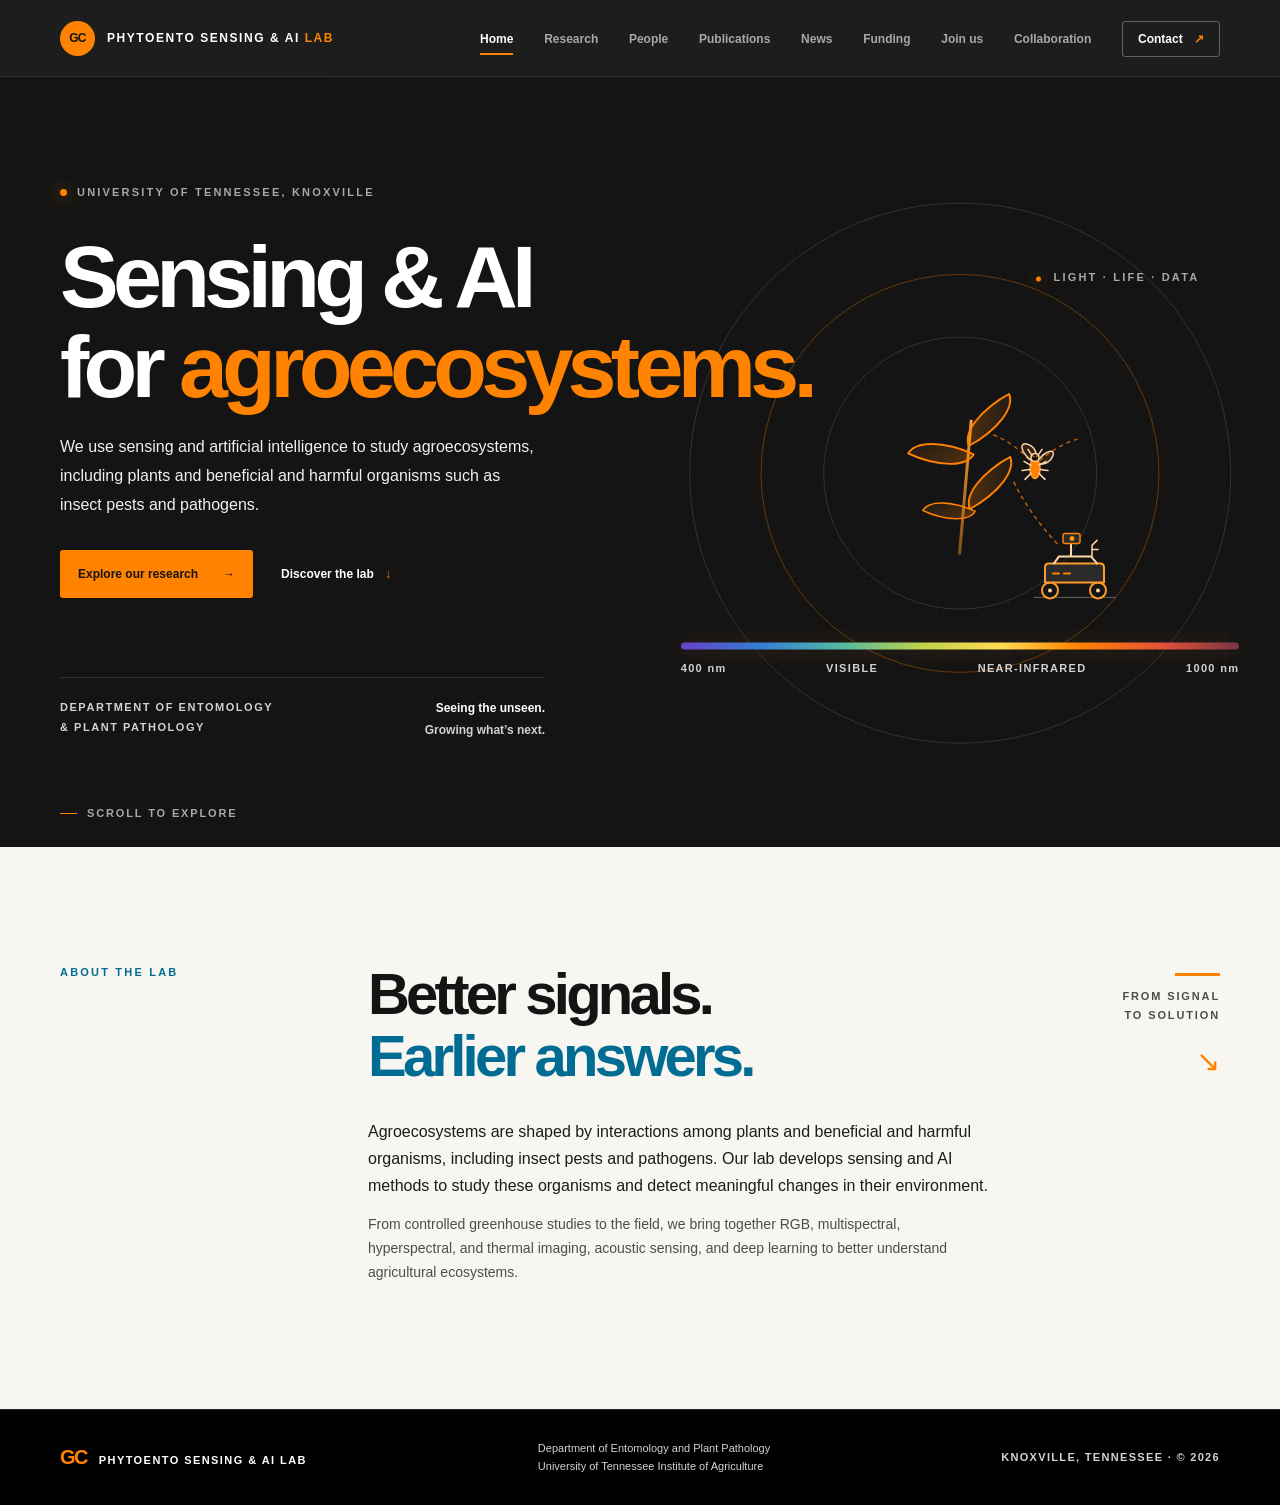
==== commit 374b5b3e: "ss" ====
--- a/index.html
+++ b/index.html
@@ -2,6 +2,8 @@
 <html lang="en">
 <head>
   <meta charset="utf-8">
+  <meta http-equiv="Content-Security-Policy" content="default-src 'self'; script-src 'self'; style-src 'self' https://fonts.googleapis.com; font-src 'self' https://fonts.gstatic.com; img-src 'self'; connect-src 'none'; object-src 'none'; base-uri 'none'; form-action 'none'; frame-src 'none'; upgrade-insecure-requests">
+  <meta name="referrer" content="strict-origin-when-cross-origin">
   <meta name="viewport" content="width=device-width, initial-scale=1">
   <meta name="theme-color" content="#141414">
   <title>GC PhytoEnto Sensing &amp; AI Lab | University of Tennessee, Knoxville</title>
